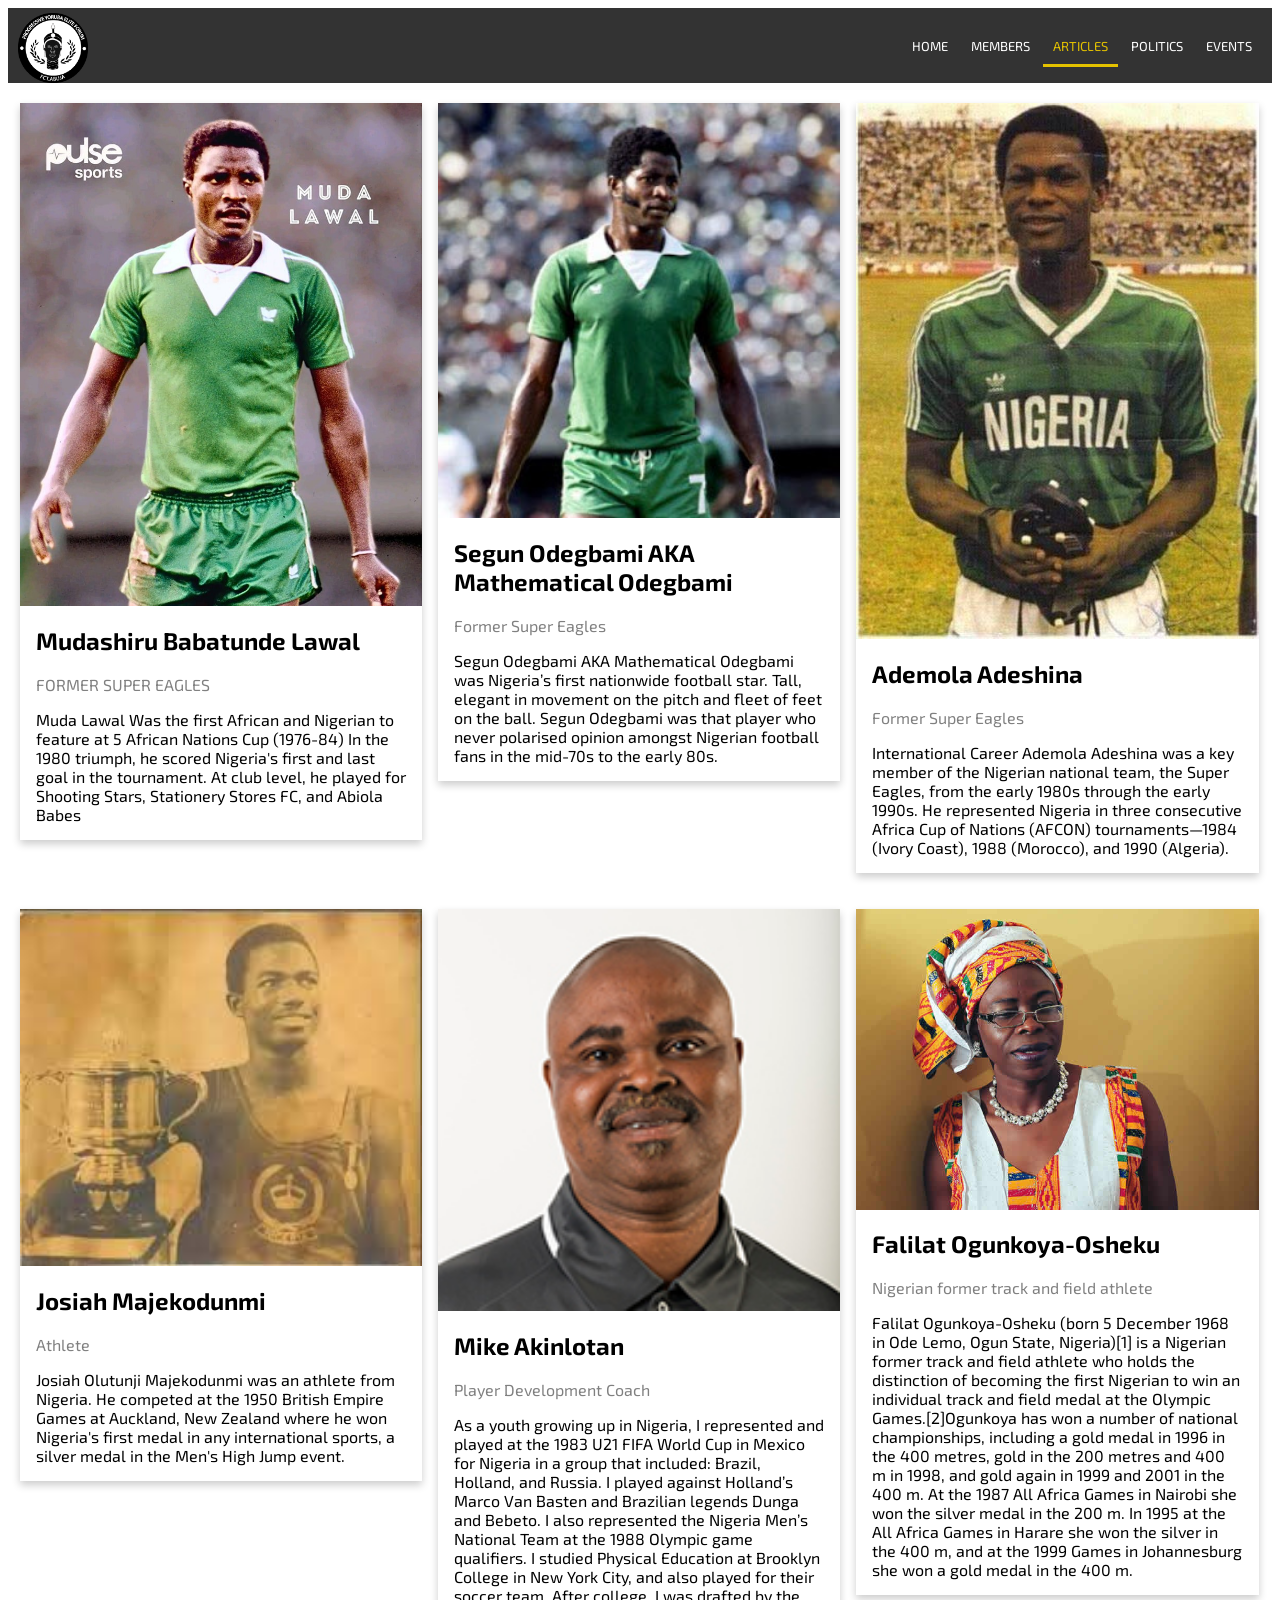
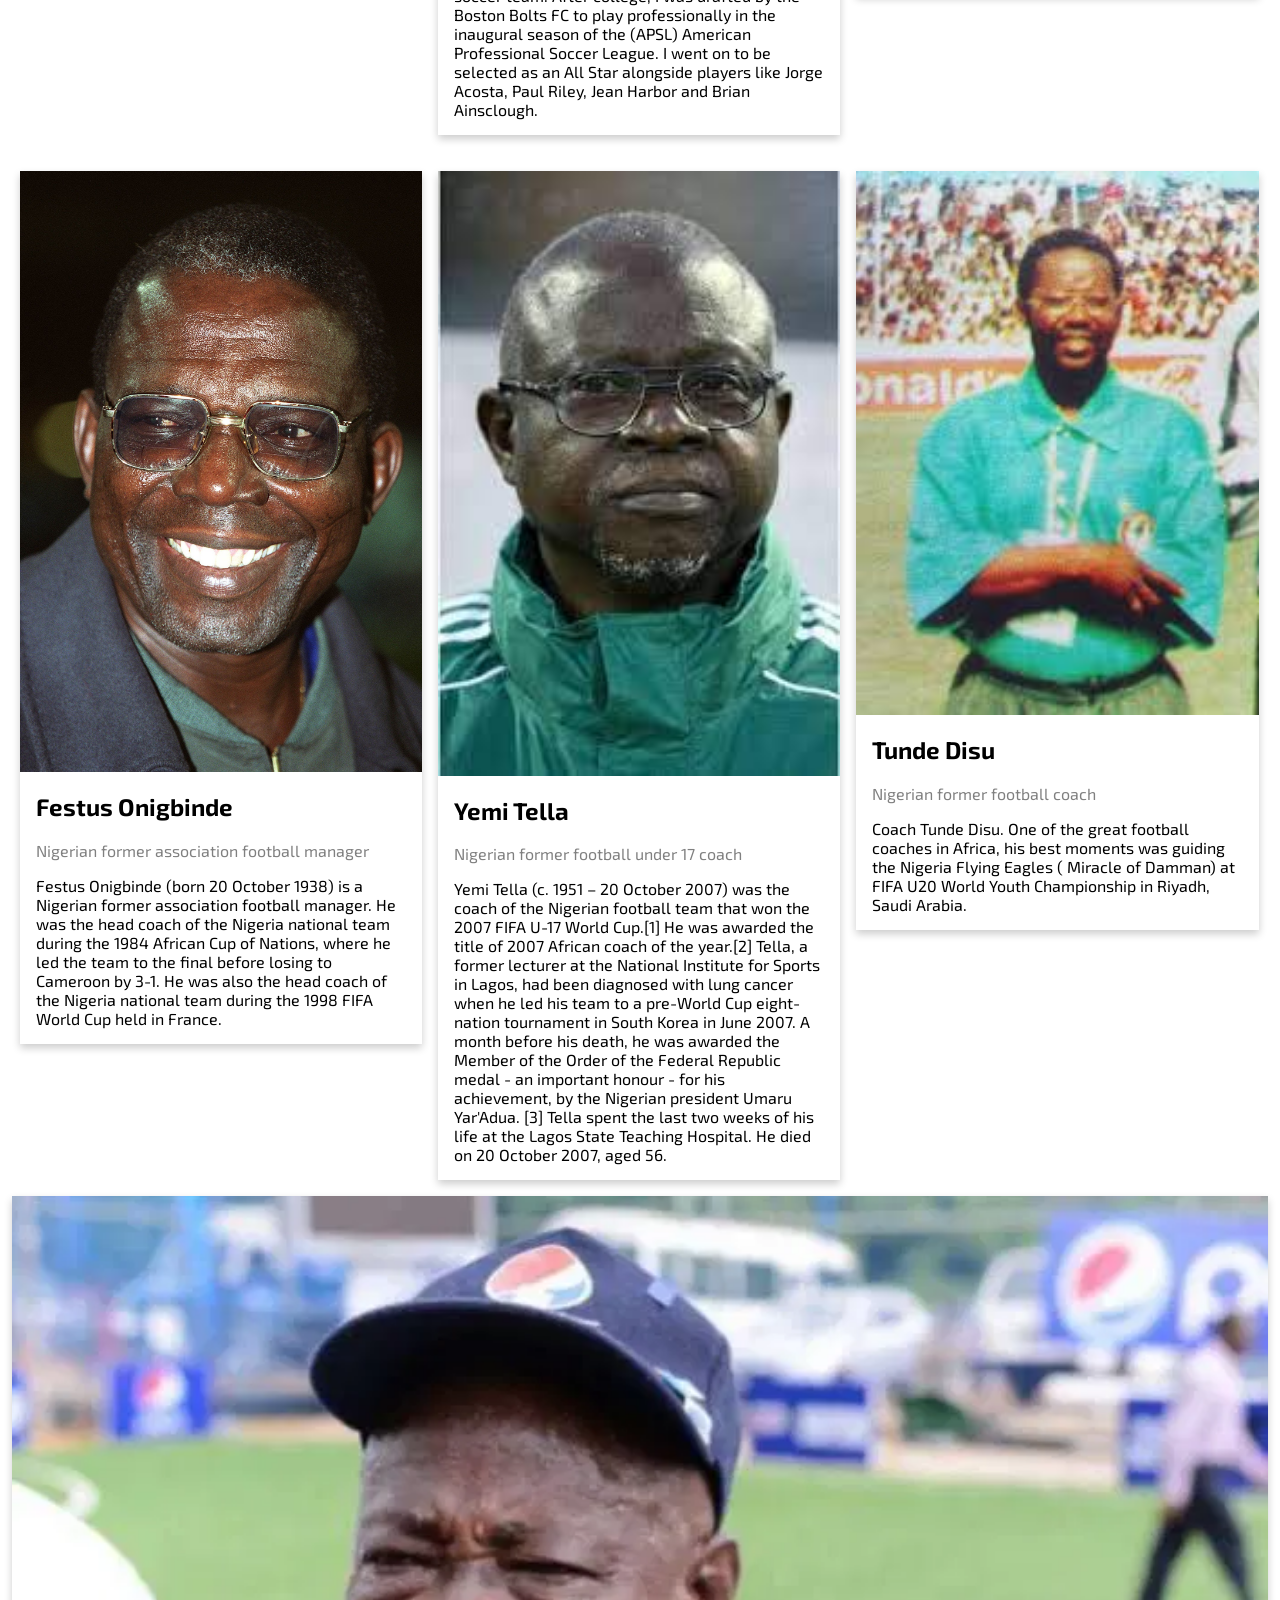
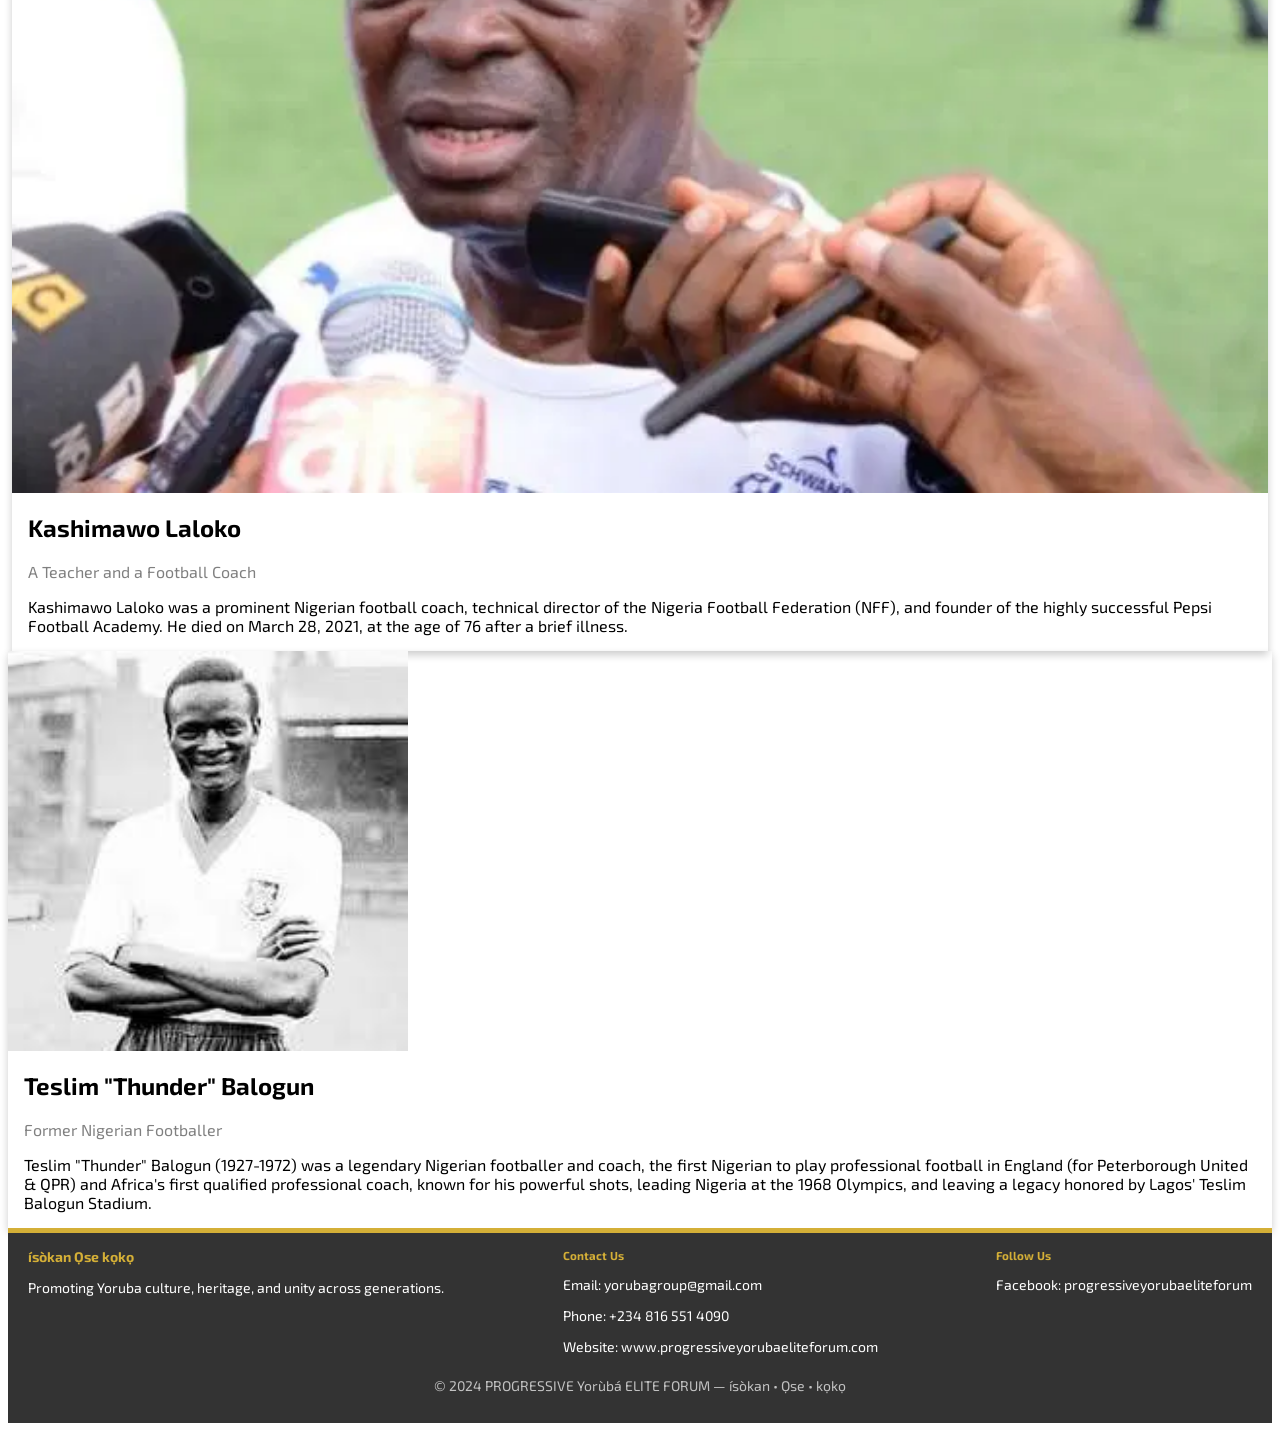
==== progressive2.html @ d72d4d3c "Add files via upload" ====
<!DOCTYPE html>
<html lang="en">

<head>
  <meta charset="UTF-8">
  <meta name="viewport" content="width=device-width, initial-scale=1.0">
  <title>PROGRESSIVE Yorùbá ELITE FORUM</title>
  <link rel="preconnect" href="https://fonts.googleapis.com">
  <link rel="preconnect" href="https://fonts.gstatic.com" crossorigin>
  <link href="https://fonts.googleapis.com/css2?family=Exo+2:ital,wght@0,100..900;1,100..900&display=swap"
    rel="stylesheet">
  <script src="progressive2.js" defer></script>
  <link rel="icon" type="image/png" href="yoruba.png">
  <link rel="stylesheet" href="progressive2.css">
</head>

<body>
  <header class="header">
    <nav class="navbar">
      <img src="yoruba.png" width="70" class="image">
      <div class="navdiv">
        <a href="progressive.html">HOME</a>
        <a href="progressive1.html">MEMBERS</a>
        <a href="progressive2.html" class="active">ARTICLES</a>
        <a href="progressive4.html">POLITICS</a>
        <a href="progressive3.html">EVENTS</a>
      </div>
    </nav>
  </header>


  <div class="row">

    <div class="column">
      <div class="card">
        <img src="5809011369301445432_121.jpg" alt="Muda" width="400" class="content-image">
        <div class="container">
          <h2>Mudashiru Babatunde Lawal</h2>
          <p class="title">FORMER SUPER EAGLES</p>
          <p>Muda Lawal Was the first African and Nigerian to feature at 5 African Nations Cup (1976-84)
            In the 1980 triumph, he scored Nigeria's first and last goal in the tournament.
            At club level, he played for Shooting Stars, Stationery Stores FC, and Abiola Babes</p>
        </div>
      </div>
    </div>

    <div class="column">
      <div class="card">
        <img src="odegbami.jpg" alt="ode" width="400" class="content-image">
        <div class="container">
          <h2>Segun Odegbami AKA Mathematical Odegbami</h2>
          <p class="title">Former Super Eagles</p>
          <p>Segun Odegbami AKA Mathematical Odegbami was Nigeria’s first nationwide football star.
            Tall, elegant in movement on the pitch and fleet of feet on the ball.
            Segun Odegbami was that player who never polarised opinion amongst Nigerian
            football fans in the mid-70s to the early 80s.</p>
        </div>
      </div>
    </div>

    <div class="column">
      <div class="card">
        <img src="ade.jpg" alt="ade" width="400" class="content-image">
        <div class="container">
          <h2>Ademola Adeshina</h2>
          <p class="title">Former Super Eagles</p>
          <p>International Career Ademola Adeshina was a key member of the Nigerian national team, the Super Eagles,
            from the early 1980s through the early 1990s. He represented Nigeria in three consecutive Africa Cup of
            Nations (AFCON) tournaments—1984 (Ivory Coast), 1988 (Morocco), and 1990 (Algeria).</p>
        </div>
      </div>
    </div>

    <div class="column">
      <div class="card">
        <img src="Josi.jpg" alt="Josi" width="400" class="content-image">
        <div class="container">
          <h2>Josiah Majekodunmi</h2>
          <p class="title">Athlete</p>
          <p>Josiah Olutunji Majekodunmi was an athlete from Nigeria.
            He competed at the 1950 British Empire Games at Auckland,
            New Zealand where he won Nigeria's first medal in any international sports,
            a silver medal in the Men's High Jump event.</p>
        </div>
      </div>
    </div>


    <div class="column">
      <div class="card">
        <img src="mike-akinlotan.jpg" alt="mike" width="400" class="content-image">
        <div class="container">
          <h2>Mike Akinlotan</h2>
          <p class="title">Player Development Coach</p>
          <p>As a youth growing up in Nigeria, I represented and played at the 1983 U21
            FIFA World Cup in Mexico for Nigeria in a group that included:
            Brazil, Holland, and Russia. I played against Holland’s Marco Van Basten and Brazilian
            legends Dunga and Bebeto. I also represented the Nigeria Men’s National Team at the 1988 Olympic game
            qualifiers.
            I studied Physical Education at Brooklyn College in New York City, and also played for their soccer team.
            After college, I was drafted by the Boston Bolts FC to play professionally in the inaugural season of the
            (APSL) American Professional Soccer League. I went on to be selected as an All Star alongside players like
            Jorge Acosta, Paul Riley,
            Jean Harbor and Brian Ainsclough.</p>
        </div>
      </div>
    </div>


    <div class="column">
      <div class="card">
        <img src="Falilat-Ogunkoya-Omotayo.jpg" alt="fali" width="400" class="content-image">
        <div class="container">
          <h2>Falilat Ogunkoya-Osheku</h2>
          <p class="title"> Nigerian former track and field athlete</p>
          <p>Falilat Ogunkoya-Osheku (born 5 December 1968 in Ode Lemo, Ogun State, Nigeria)[1] is a Nigerian former
            track
            and field athlete who holds the distinction of becoming the first Nigerian to win an individual track and
            field
            medal at the Olympic Games.[2]Ogunkoya has won a number of national championships,
            including a gold medal in 1996 in the 400 metres, gold in the 200 metres and 400 m in 1998,
            and gold again in 1999 and 2001 in the 400 m. At the 1987 All Africa Games in Nairobi she won the silver
            medal in the 200 m.
            In 1995 at the All Africa Games in Harare she won the silver in the 400 m,
            and at the 1999 Games in Johannesburg she won a gold medal in the 400 m.</p>
        </div>
      </div>
    </div>


    <div class="column">
      <div class="card">
        <img src="Festus.jpg" alt="Festus" width="400" class="content-image">
        <div class="container">
          <h2>Festus Onigbinde</h2>
          <p class="title">Nigerian former association football manager</p>
          <p>
            Festus Onigbinde (born 20 October 1938) is a Nigerian former association football manager.
            He was the head coach of the Nigeria national team during the 1984 African Cup of Nations,
            where he led the team to the final before losing to Cameroon by 3-1. He was also the head coach
            of the Nigeria national team during the 1998 FIFA World Cup held in France.</p>
        </div>
      </div>
    </div>

    <div class="column">
      <div class="card">
        <img src="tella.jpg" alt="tella" width="400" class="content-image">
        <div class="container">
          <h2>Yemi Tella</h2>
          <p class="title">Nigerian former football under 17 coach</p>
          <p>
            Yemi Tella (c. 1951 – 20 October 2007) was the coach of the Nigerian football team that won the 2007 FIFA
            U-17 World Cup.[1] He was awarded the title of 2007 African coach of the year.[2]
            Tella, a former lecturer at the National Institute for Sports in Lagos, had been diagnosed with lung cancer
            when he led his team to a pre-World Cup eight-nation tournament in South Korea in June 2007.
            A month before his death, he was awarded the Member of the Order of the Federal Republic medal - an
            important honour - for his achievement, by the Nigerian president Umaru Yar'Adua. [3]
            Tella spent the last two weeks of his life at the Lagos State Teaching Hospital. He died on 20 October 2007,
            aged 56.
          </p>
        </div>
      </div>
    </div>


    <div class="column">
      <div class="card">
        <img src="images (5).jpg" alt="tella" width="400" class="content-image">
        <div class="container">
          <h2>Tunde Disu</h2>
          <p class="title">Nigerian former football coach</p>
          <p>
            Coach Tunde Disu. One of the great football coaches in Africa,
            his best moments was guiding the Nigeria Flying Eagles ( Miracle of Damman)
            at FIFA U20 World Youth Championship in Riyadh, Saudi Arabia.
          </p>
        </div>
      </div>
    </div>

    <div class="card">
      <img src="Kashimawo-Laloko-1.webp" alt="Kashimawo" width="400" class="content-image">
      <div class="container">
        <h2>Kashimawo Laloko</h2>
        <p class="title">A Teacher and a Football Coach</p>
        <p>Kashimawo Laloko was a prominent Nigerian football coach, technical director of the Nigeria Football
          Federation (NFF),
          and founder of the highly successful Pepsi Football Academy.
          He died on March 28, 2021, at the age of 76 after a brief illness.</p>
      </div>
    </div>
  </div>


  <div class="card">
    <img src="ThUdownload.jpg" alt="Thu" width="400" class="content-image">
    <div class="container">
      <h2>Teslim "Thunder" Balogun</h2>
      <p class="title">Former Nigerian Footballer</p>
      <p>Teslim "Thunder" Balogun (1927-1972) was a legendary Nigerian footballer and coach, 
        the first Nigerian to play professional football in England (for Peterborough United & QPR) and Africa's first qualified professional coach, known for his powerful shots, leading Nigeria at the 1968 Olympics, 
        and leaving a legacy honored by Lagos' Teslim Balogun Stadium.</p>
    </div>
  </div>
  </div>

  </div>

  <footer class="yoruba-footer">
    <div class="footer-section">
      <h4>ísòkan Ọse kọkọ</h4>
      <p>Promoting Yoruba culture, heritage, and unity across generations.</p>
    </div>

    <div class="footer-section">
      <h5>Contact Us</h5>
      <p>Email: yorubagroup@gmail.com</p>
      <p>Phone: +234 816 551 4090</p>
      <p>Website: www.progressiveyorubaeliteforum.com</p>
    </div>

    <div class="footer-section">
      <h5>Follow Us</h5>
      <p>Facebook: progressiveyorubaeliteforum</p>
    </div>

    <p class="copy">© 2024 PROGRESSIVE Yorùbá ELITE FORUM — ísòkan • Ọse • kọkọ</p>
  </footer>

  </div>
</body>

</html>
---- progressive2.css ----
*{
    box-sizing: border-box;
}
body{  
  font-family: "Exo 2", sans-serif;
  font-optical-sizing: auto;
  font-weight: 400;
  font-style: normal;
}
.header{
    background-color: #333;
    width: 100%;
    height: auto;
    position: sticky;
    top: 0;
}
.header a.active {
  border-bottom: 3px solid rgb(228, 194, 0);
  color: rgb(228, 194, 0);
  padding-top: 25px;
}
.navbar{
    font-size: 13px;
    display: flex;
    justify-content: space-between;
    align-content: center;
}
.image {
    margin-top: 5px;
    margin-left: 10px;
}
.navdiv, a:hover{
    border-bottom: 3px solid rgb(228, 194, 0);
    transition: 0.3s;
    color: rgb(228, 194, 0);
}
.navdiv, a{
    border-bottom: 3px solid transparent;
    margin-top: 20px;
    text-decoration: none;
    color: rgb(255, 255, 255);
    padding: 10px;
}
.row{
  display: flex;
  flex-wrap: wrap;
  padding: 0 4px;
}
  /* Three columns side by side */
.column {
  float: left;
  width: 33.3%;
  margin-bottom: 16px;
  padding: 0 8px;
  padding-top: 20px;
}
.content-image{
    justify-self: center;
    display: flex;
}
.yoruba-footer {
    width: 100%;
    position: relative;
    bottom: 0;
    background: #333;
    color: #ffffff;
    padding: 15px 20px;
    display: flex;
    justify-content: space-between;
    flex-wrap: wrap;
    border-top: 5px solid #d4af37;
    font-size: 14px;
}

.footer-section h4,
.footer-section h5 {
    margin: 0 0 5px;
    color: #d4af37;
}

.copy {
    width: 100%;
    text-align: center;
    margin-top: 8px;
    opacity: 0.7;
}


/* Display the columns below each other instead of side by side on small screens */
@media screen and (max-width: 650px) {
  .column {
    width: 100%;
    display: block;
  }
}

/* Add some shadows to create a card effect */
.card {
  box-shadow: 0 4px 8px 0 rgba(0, 0, 0, 0.2);
}

/* Some left and right padding inside the container */
.container {
  padding: 0 16px;
}

/* Clear floats */
.container::after, .row::after {
  content: "";
  clear: both;
  display: table;
}

.title {
  color: grey;
}
.row img{
    width: 100%;
    height: auto;
}
.button {
  border: none;
  outline: 0;
  display: inline-block;
  padding: 8px;
  color: white;
  background-color: #000;
  text-align: center;
  cursor: pointer;
  width: 100%;
}
.button:hover {
  background-color: #555;
}
@media (max-width: 767px) {
        body {
            font-size: 13px;
        }
        .navbar{
            font-size: 7px;
            font-weight: 500;
        }
        .header{
            height: 60px;
            font-size: 10px;
            
        }
        .image img{
            width: 10px;
            height: 10px;
        }
    }
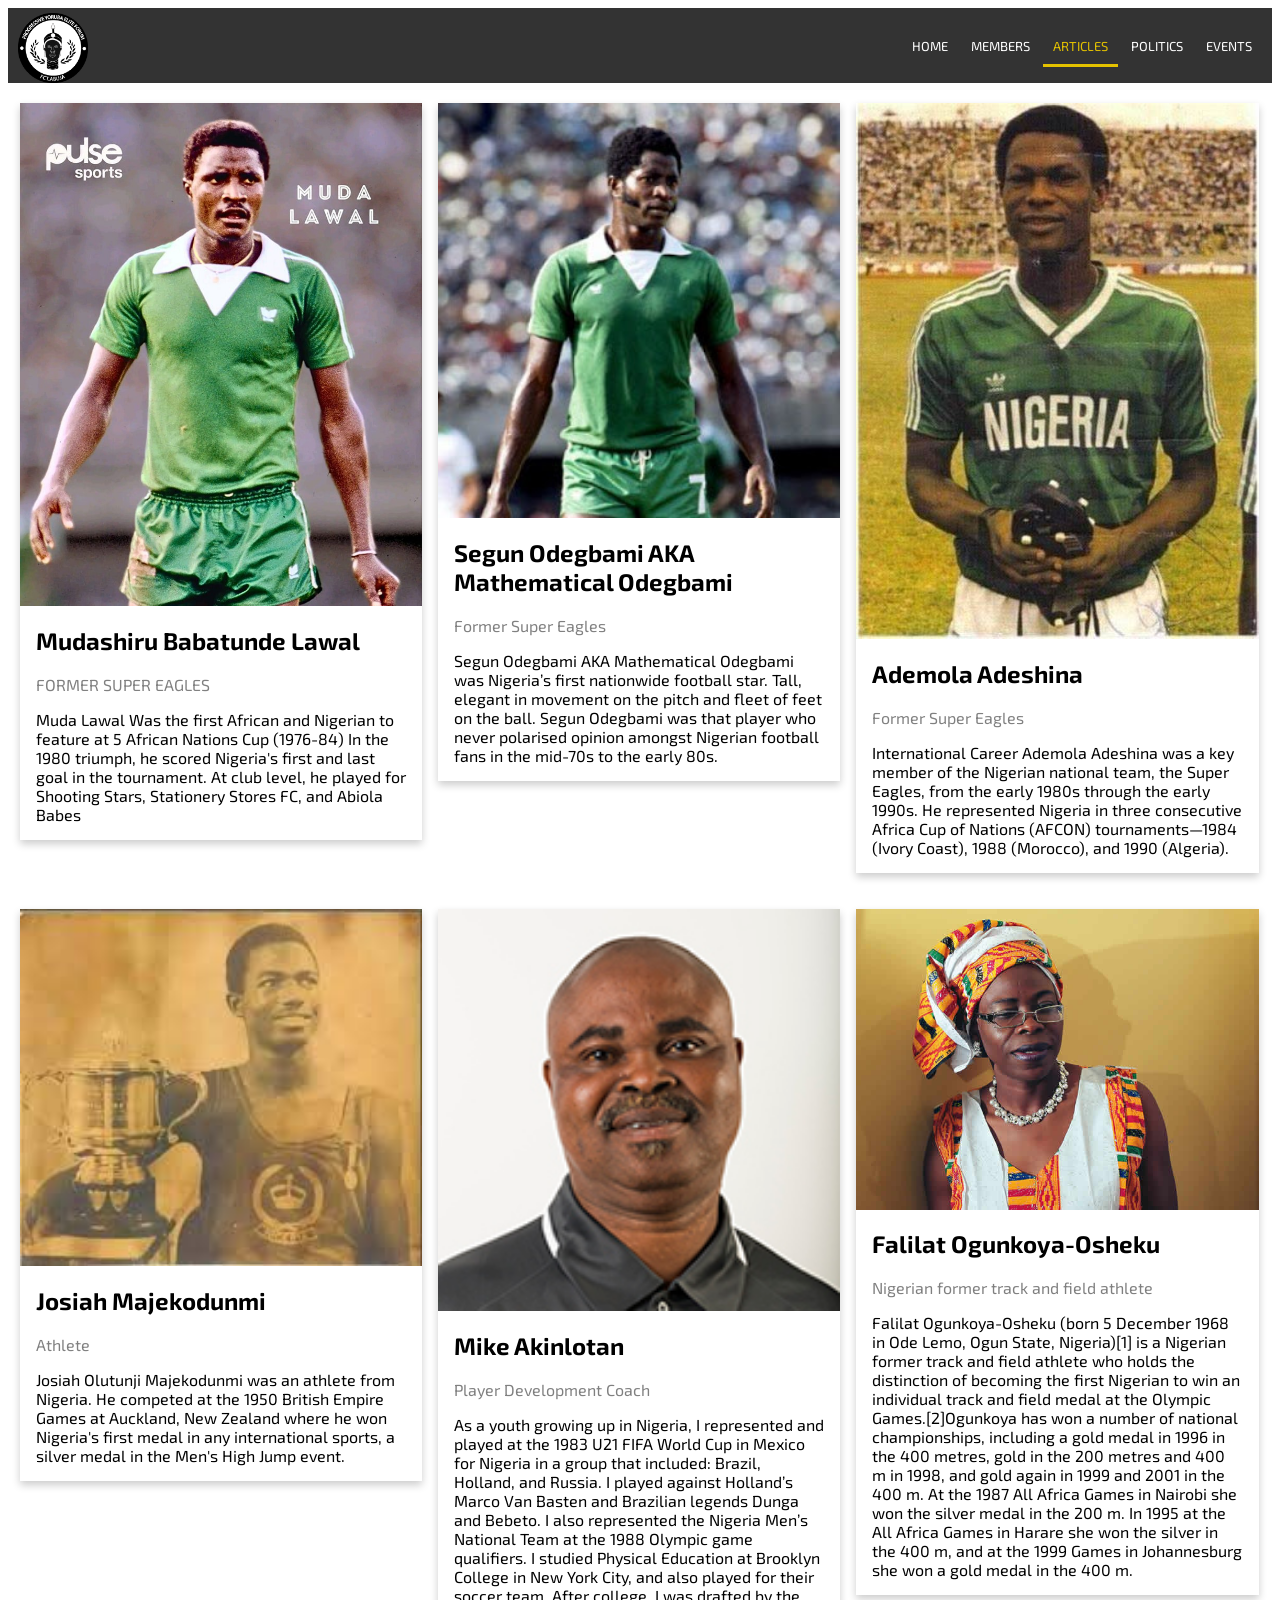
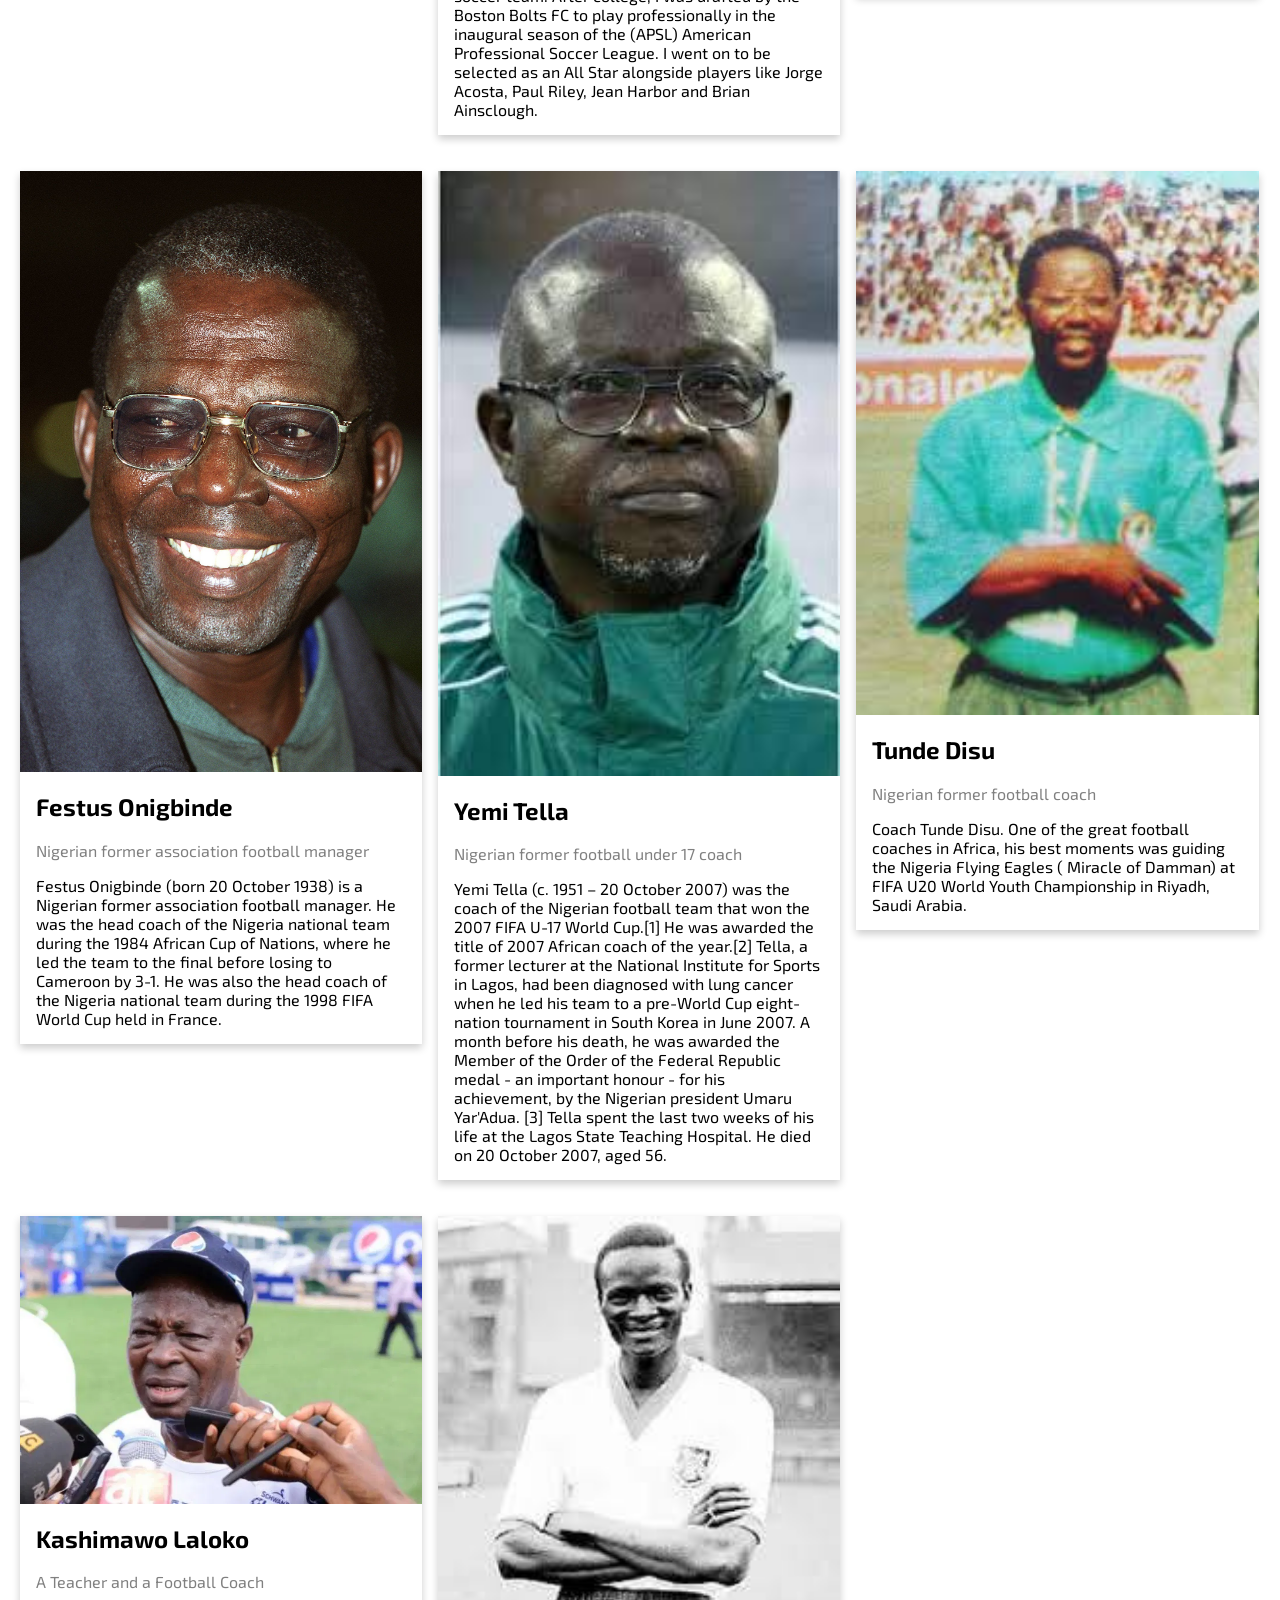
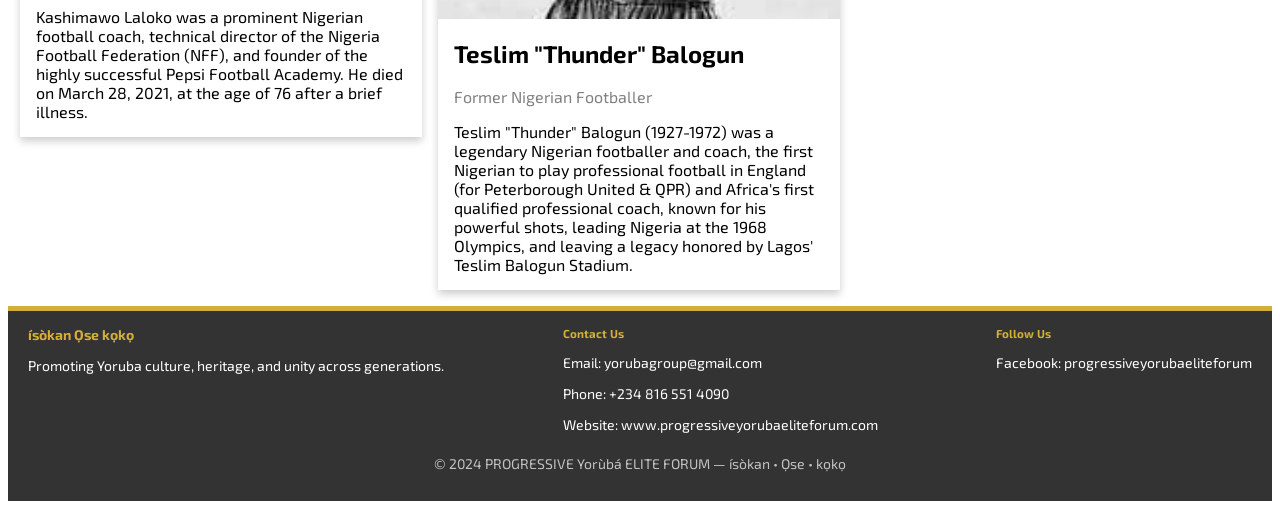
==== commit a884243d: "Update progressive2.html" ====
--- a/progressive2.html
+++ b/progressive2.html
@@ -179,31 +179,37 @@
       </div>
     </div>
 
-    <div class="card">
-      <img src="Kashimawo-Laloko-1.webp" alt="Kashimawo" width="400" class="content-image">
-      <div class="container">
-        <h2>Kashimawo Laloko</h2>
-        <p class="title">A Teacher and a Football Coach</p>
-        <p>Kashimawo Laloko was a prominent Nigerian football coach, technical director of the Nigeria Football
-          Federation (NFF),
-          and founder of the highly successful Pepsi Football Academy.
-          He died on March 28, 2021, at the age of 76 after a brief illness.</p>
-      </div>
-    </div>
-  </div>
-
-
-  <div class="card">
-    <img src="ThUdownload.jpg" alt="Thu" width="400" class="content-image">
-    <div class="container">
-      <h2>Teslim "Thunder" Balogun</h2>
-      <p class="title">Former Nigerian Footballer</p>
-      <p>Teslim "Thunder" Balogun (1927-1972) was a legendary Nigerian footballer and coach, 
-        the first Nigerian to play professional football in England (for Peterborough United & QPR) and Africa's first qualified professional coach, known for his powerful shots, leading Nigeria at the 1968 Olympics, 
-        and leaving a legacy honored by Lagos' Teslim Balogun Stadium.</p>
-    </div>
-  </div>
-  </div>
+    <div class="column">
+      <div class="card">
+        <img src="Kashimawo-Laloko-1.webp" alt="Kashimawo" width="400" class="content-image">
+        <div class="container">
+          <h2>Kashimawo Laloko</h2>
+          <p class="title">A Teacher and a Football Coach</p>
+          <p>
+            Kashimawo Laloko was a prominent Nigerian football coach, technical director of the Nigeria Football
+            Federation (NFF),
+            and founder of the highly successful Pepsi Football Academy.
+            He died on March 28, 2021, at the age of 76 after a brief illness.
+          </p>
+        </div>
+      </div>
+    </div>
+
+    <div class="column">
+      <div class="card">
+        <img src="ThUdownload.jpg" alt="Thu" width="400" class="content-image">
+        <div class="container">
+          <h2>Teslim "Thunder" Balogun</h2>
+          <p class="title">Former Nigerian Footballer</p>
+          <p>
+            Teslim "Thunder" Balogun (1927-1972) was a legendary Nigerian footballer and coach,
+            the first Nigerian to play professional football in England (for Peterborough United & QPR) and Africa's
+            first qualified professional coach, known for his powerful shots, leading Nigeria at the 1968 Olympics,
+            and leaving a legacy honored by Lagos' Teslim Balogun Stadium.
+          </p>
+        </div>
+      </div>
+    </div>
 
   </div>
 
@@ -231,4 +237,5 @@
   </div>
 </body>
 
-</html>+
+</html>
--- a/progressive2.css
+++ b/progressive2.css
@@ -149,4 +149,6 @@
             width: 10px;
             height: 10px;
         }
-    }+
+    }
+
